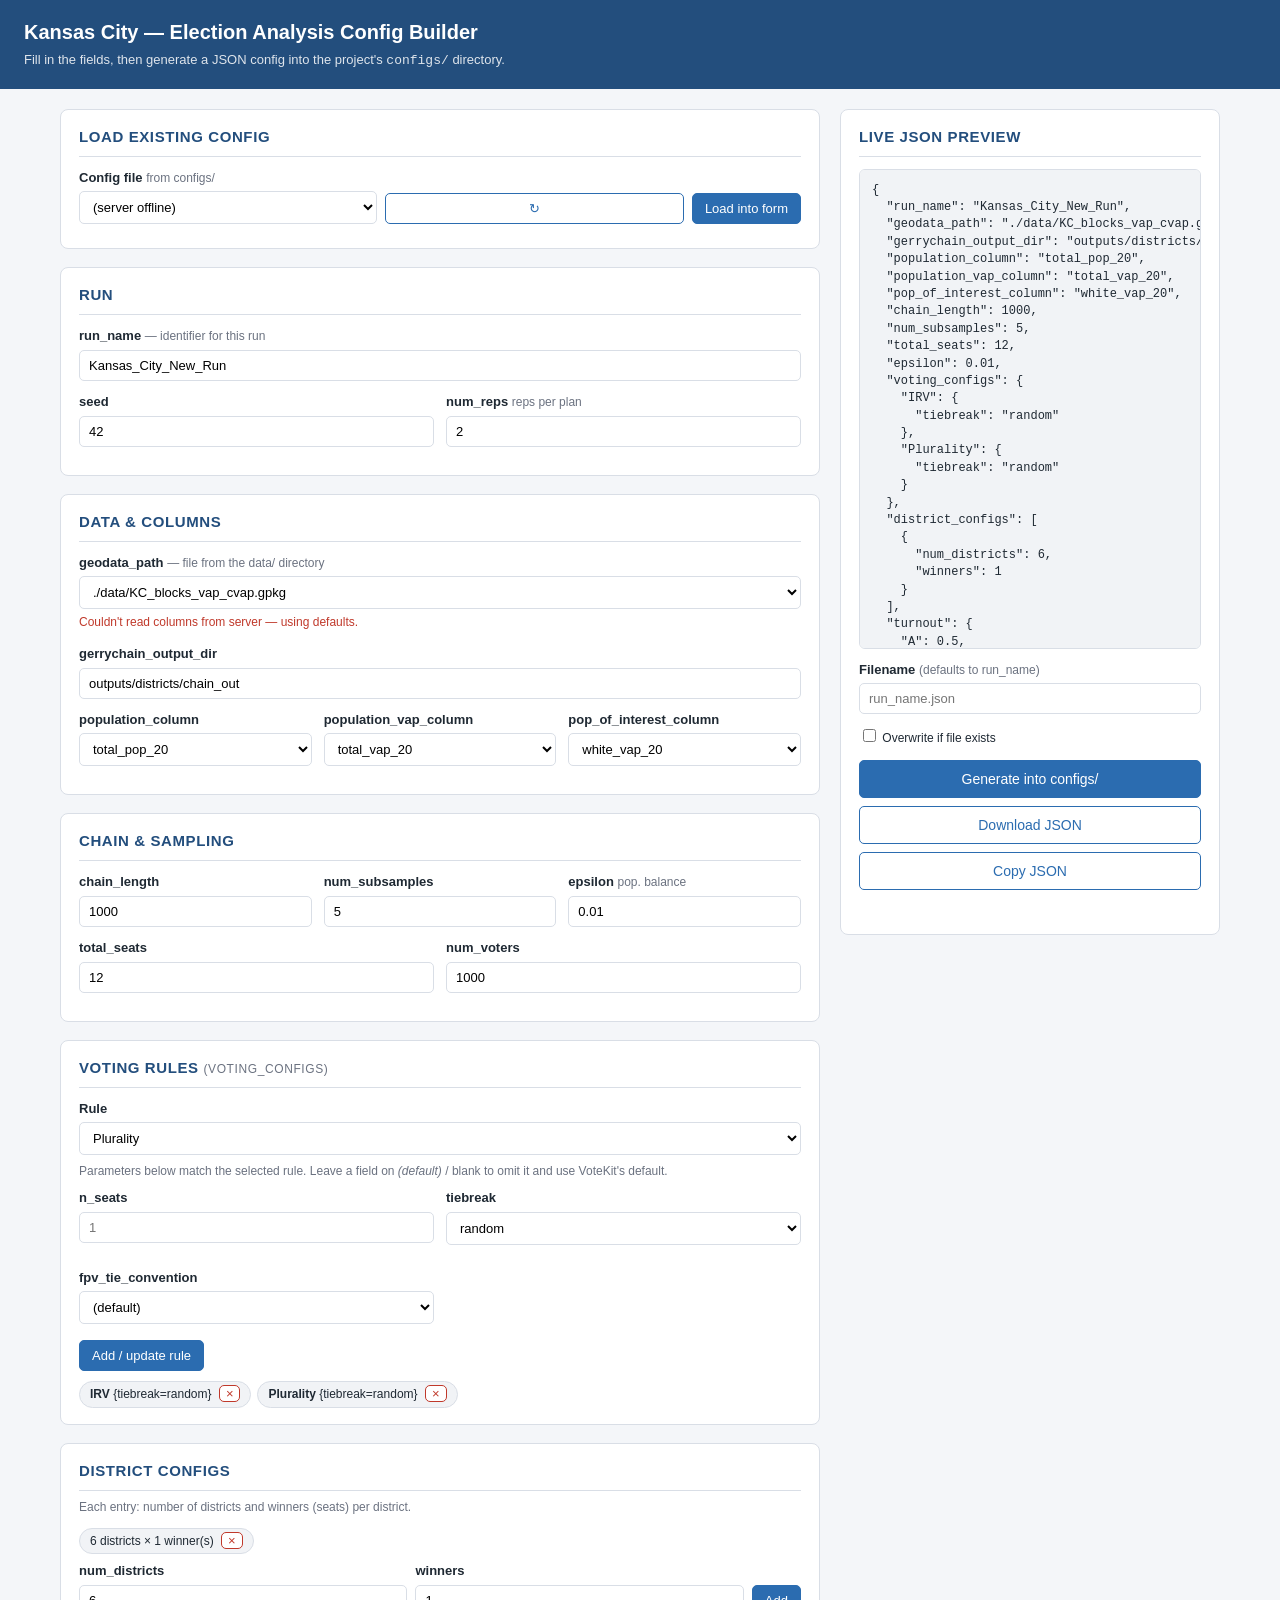
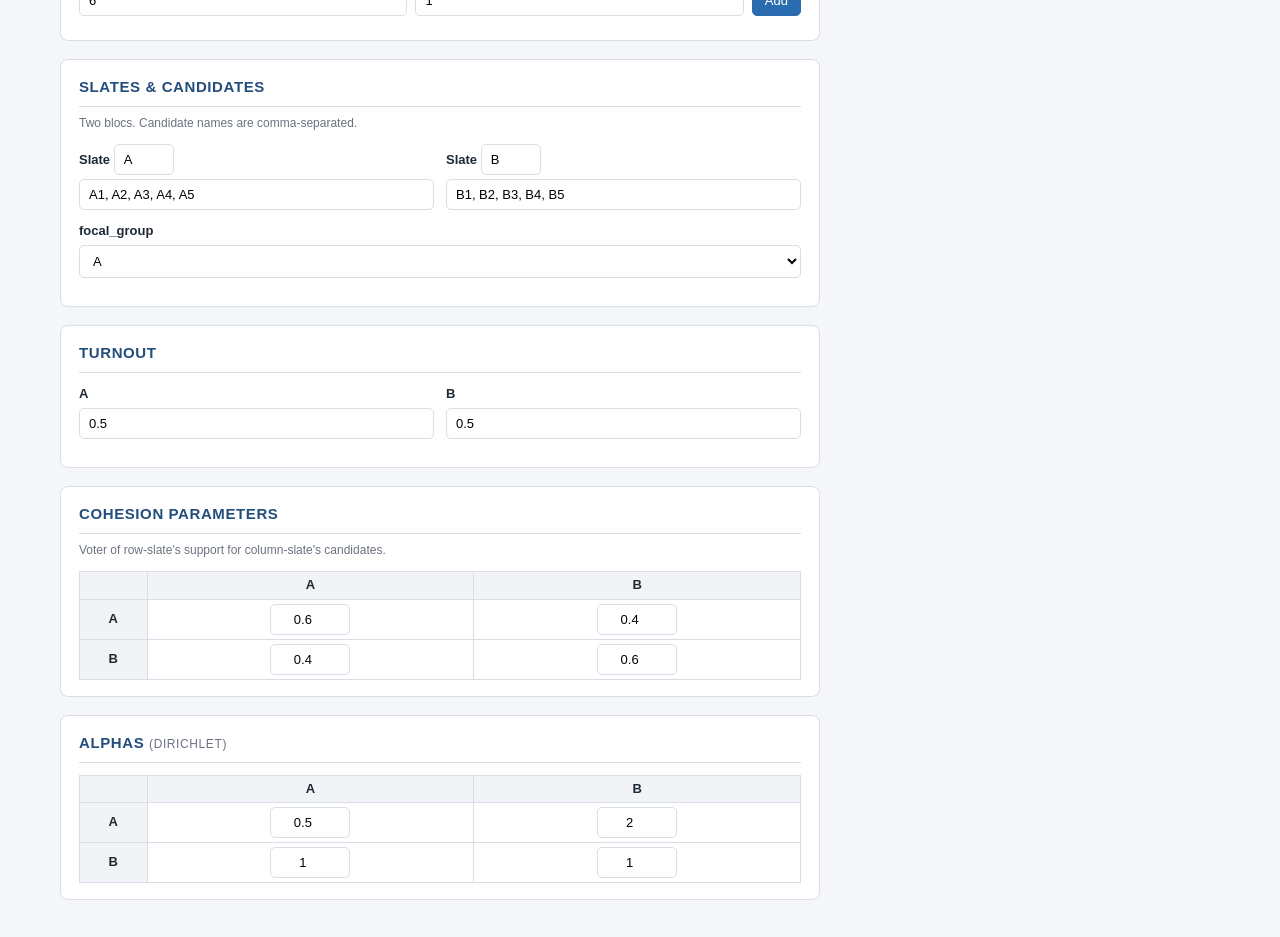
==== pipeline-config/index.html @ 6daa1db1 "Merge branch 'main' of github.com:mggg/Kansas-City-alternative-election-analysis" ====
<!DOCTYPE html>
<html lang="en">
<head>
<meta charset="UTF-8" />
<meta name="viewport" content="width=device-width, initial-scale=1.0" />
<title>KC Election Analysis — Config Builder</title>
<style>
  :root {
    --bg: #f4f6f9;
    --card: #ffffff;
    --border: #d9dee6;
    --accent: #2b6cb0;
    --accent-dark: #234e7d;
    --danger: #c0392b;
    --muted: #6b7280;
    --code: #f1f3f6;
  }
  * { box-sizing: border-box; }
  body {
    margin: 0;
    font-family: -apple-system, BlinkMacSystemFont, "Segoe UI", Roboto, Helvetica, Arial, sans-serif;
    background: var(--bg);
    color: #1f2933;
    line-height: 1.45;
  }
  header {
    background: var(--accent-dark);
    color: #fff;
    padding: 18px 24px;
  }
  header h1 { margin: 0; font-size: 20px; }
  header p { margin: 4px 0 0; font-size: 13px; opacity: 0.85; }
  .layout {
    display: grid;
    grid-template-columns: minmax(0, 1fr) 380px;
    gap: 20px;
    max-width: 1200px;
    margin: 20px auto;
    padding: 0 20px;
  }
  @media (max-width: 900px) { .layout { grid-template-columns: 1fr; } }
  .card {
    background: var(--card);
    border: 1px solid var(--border);
    border-radius: 8px;
    padding: 16px 18px;
    margin-bottom: 18px;
  }
  .card h2 {
    margin: 0 0 12px;
    font-size: 15px;
    text-transform: uppercase;
    letter-spacing: 0.04em;
    color: var(--accent-dark);
    border-bottom: 1px solid var(--border);
    padding-bottom: 8px;
  }
  label { display: block; font-size: 13px; font-weight: 600; margin-bottom: 4px; }
  .hint { font-weight: 400; color: var(--muted); font-size: 12px; }
  input[type="text"], input[type="number"], select {
    width: 100%;
    padding: 7px 9px;
    border: 1px solid var(--border);
    border-radius: 5px;
    font-size: 13px;
    background: #fff;
  }
  input:focus, select:focus { outline: 2px solid var(--accent); border-color: var(--accent); }
  .grid2 { display: grid; grid-template-columns: 1fr 1fr; gap: 12px; }
  .grid3 { display: grid; grid-template-columns: 1fr 1fr 1fr; gap: 12px; }
  .field { margin-bottom: 12px; }
  .row {
    display: grid;
    grid-template-columns: 1fr 1fr 1fr auto;
    gap: 8px;
    align-items: end;
    margin-bottom: 8px;
  }
  .row.two { grid-template-columns: 1fr 1fr auto; }
  button {
    font-size: 13px;
    padding: 7px 12px;
    border-radius: 5px;
    border: 1px solid var(--accent);
    background: var(--accent);
    color: #fff;
    cursor: pointer;
  }
  button.secondary { background: #fff; color: var(--accent); }
  button.ghost { background: #fff; color: var(--danger); border-color: var(--danger); padding: 6px 9px; }
  button:hover { filter: brightness(0.96); }
  .matrix { border-collapse: collapse; width: 100%; font-size: 13px; }
  .matrix th, .matrix td { border: 1px solid var(--border); padding: 4px; text-align: center; }
  .matrix th { background: var(--code); }
  .matrix input { width: 80px; text-align: center; }
  .sidebar { position: sticky; top: 20px; align-self: start; }
  pre {
    background: var(--code);
    border: 1px solid var(--border);
    border-radius: 6px;
    padding: 12px;
    font-size: 12px;
    max-height: 480px;
    overflow: auto;
    margin: 0;
  }
  .actions { display: flex; flex-direction: column; gap: 8px; margin-top: 12px; }
  .actions button { width: 100%; padding: 10px; font-size: 14px; }
  #status { font-size: 13px; margin-top: 10px; min-height: 18px; }
  #status.ok { color: #1a7f37; }
  #status.err { color: var(--danger); }
  .taglist { display: flex; flex-wrap: wrap; gap: 6px; margin-top: 6px; }
  .tag { background: var(--code); border: 1px solid var(--border); border-radius: 14px; padding: 3px 10px; font-size: 12px; }
  .addbtn { margin-top: 4px; }
  small.err { color: var(--danger); }
</style>
</head>
<body>
<header>
  <h1>Kansas City — Election Analysis Config Builder</h1>
  <p>Fill in the fields, then generate a JSON config into the project's <code>configs/</code> directory.</p>
</header>

<div class="layout">
  <!-- ============ FORM ============ -->
  <form id="configForm" autocomplete="off">

    <div class="card">
      <h2>Load Existing Config</h2>
      <div class="row two">
        <div>
          <label>Config file <span class="hint">from configs/</span></label>
          <select id="load_select"></select>
        </div>
        <button type="button" id="load_refresh" class="secondary" title="Refresh list">↻</button>
        <button type="button" id="load_btn">Load into form</button>
      </div>
      <small class="hint" id="load_note"></small>
    </div>

    <div class="card">
      <h2>Run</h2>
      <div class="field">
        <label>run_name <span class="hint">— identifier for this run</span></label>
        <input type="text" id="run_name" value="Kansas_City_New_Run" />
      </div>
      <div class="grid2">
        <div class="field">
          <label>seed</label>
          <input type="number" id="seed" value="42" />
        </div>
        <div class="field">
          <label>num_reps <span class="hint">reps per plan</span></label>
          <input type="number" id="num_reps" value="2" min="1" />
        </div>
      </div>
    </div>

    <div class="card">
      <h2>Data & Columns</h2>
      <div class="field">
        <label>geodata_path <span class="hint">— file from the data/ directory</span></label>
        <select id="geodata_path"></select>
        <small class="hint" id="geodata_note"></small>
      </div>
      <div class="field">
        <label>gerrychain_output_dir</label>
        <input type="text" id="gerrychain_output_dir" value="outputs/districts/chain_out" />
      </div>
      <div class="grid3">
        <div class="field">
          <label>population_column</label>
          <select id="population_column"></select>
        </div>
        <div class="field">
          <label>population_vap_column</label>
          <select id="population_vap_column"></select>
        </div>
        <div class="field">
          <label>pop_of_interest_column</label>
          <select id="pop_of_interest_column"></select>
        </div>
      </div>
    </div>

    <div class="card">
      <h2>Chain & Sampling</h2>
      <div class="grid3">
        <div class="field">
          <label>chain_length</label>
          <input type="number" id="chain_length" value="1000" min="1" />
        </div>
        <div class="field">
          <label>num_subsamples</label>
          <input type="number" id="num_subsamples" value="5" min="1" />
        </div>
        <div class="field">
          <label>epsilon <span class="hint">pop. balance</span></label>
          <input type="number" id="epsilon" value="0.01" step="0.001" />
        </div>
      </div>
      <div class="grid2">
        <div class="field">
          <label>total_seats</label>
          <input type="number" id="total_seats" value="12" min="1" />
        </div>
        <div class="field">
          <label>num_voters</label>
          <input type="number" id="num_voters" value="1000" min="1" />
        </div>
      </div>
    </div>

    <div class="card">
      <h2>Voting Rules <span class="hint">(voting_configs)</span></h2>
      <div class="field">
        <label>Rule</label>
        <select id="vc_rule"></select>
      </div>
      <p class="hint" style="margin:-4px 0 8px">
        Parameters below match the selected rule. Leave a field on
        <em>(default)</em> / blank to omit it and use VoteKit's default.
      </p>
      <div id="vc_params" class="grid2"></div>
      <button type="button" id="vc_add" class="addbtn">Add / update rule</button>
      <div id="vc_list" style="margin-top:10px"></div>
    </div>

    <div class="card">
      <h2>District Configs</h2>
      <p class="hint" style="margin-top:-4px">Each entry: number of districts and winners (seats) per district.</p>
      <div id="dc_list"></div>
      <div class="row two" style="margin-top:8px">
        <div>
          <label>num_districts</label>
          <input type="number" id="dc_num" value="6" min="1" />
        </div>
        <div>
          <label>winners</label>
          <input type="number" id="dc_win" value="1" min="1" />
        </div>
        <button type="button" id="dc_add">Add</button>
      </div>
    </div>

    <div class="card">
      <h2>Slates & Candidates</h2>
      <p class="hint" style="margin-top:-4px">Two blocs. Candidate names are comma-separated.</p>
      <div class="grid2" id="slateInputs">
        <div class="field">
          <label>Slate <input type="text" class="slateName" data-slate="A" value="A" style="width:60px;display:inline-block" /></label>
          <input type="text" class="slateCands" data-slate="A" value="A1, A2, A3, A4, A5" />
        </div>
        <div class="field">
          <label>Slate <input type="text" class="slateName" data-slate="B" value="B" style="width:60px;display:inline-block" /></label>
          <input type="text" class="slateCands" data-slate="B" value="B1, B2, B3, B4, B5" />
        </div>
      </div>
      <div class="field">
        <label>focal_group</label>
        <select id="focal_group"></select>
      </div>
    </div>

    <div class="card">
      <h2>Turnout</h2>
      <div class="grid2" id="turnoutInputs"></div>
    </div>

    <div class="card">
      <h2>Cohesion Parameters</h2>
      <p class="hint" style="margin-top:-4px">Voter of row-slate's support for column-slate's candidates.</p>
      <table class="matrix"><tbody id="cohesionMatrix"></tbody></table>
    </div>

    <div class="card">
      <h2>Alphas <span class="hint">(Dirichlet)</span></h2>
      <table class="matrix"><tbody id="alphaMatrix"></tbody></table>
    </div>

  </form>

  <!-- ============ SIDEBAR ============ -->
  <div class="sidebar">
    <div class="card">
      <h2>Live JSON Preview</h2>
      <pre id="preview">{}</pre>
      <div class="field" style="margin-top:12px">
        <label>Filename <span class="hint">(defaults to run_name)</span></label>
        <input type="text" id="filename" placeholder="run_name.json" />
      </div>
      <label style="font-weight:400;font-size:12px">
        <input type="checkbox" id="overwrite" /> Overwrite if file exists
      </label>
      <div class="actions">
        <button type="button" id="btnGenerate">Generate into configs/</button>
        <button type="button" class="secondary" id="btnDownload">Download JSON</button>
        <button type="button" class="secondary" id="btnCopy">Copy JSON</button>
      </div>
      <div id="status"></div>
    </div>
  </div>
</div>

<script>
// Per-rule parameter schema, transcribed from README.md "VoteKit Voting Rule
// Parameters". Each entry is an ordered list of param descriptors so the
// generated config preserves a sensible key order.
//   type: "number" | "select" | "bool"
//   opts: allowed values for a select (a blank "(default)" is added automatically)
//   min / ph: number-input constraints / placeholder
const TIE_CONV = ["high", "average", "low"];   // fpv_/scoring_tie_convention values
const P = {
  n_seats:      { key: "n_seats", type: "number", min: 1, ph: "1" },
  quota:        { key: "quota", type: "select", opts: ["droop", "hare"] },
  simultaneous: { key: "simultaneous", type: "bool" },
  fpv:          { key: "fpv_tie_convention", type: "select", opts: TIE_CONV },
  scoring:      { key: "scoring_tie_convention", type: "select", opts: TIE_CONV },
};
const tb = (...opts) => ({ key: "tiebreak", type: "select", opts });
const transfer = () => ({
  key: "transfer", type: "select",
  opts: ["fractional", "fractional_random", "cambridge_random", "random"],
});

const RULE_PARAMS = {
  // Ranking elections
  Plurality:         [P.n_seats, tb("random", "borda"), P.fpv],
  SNTV:              [P.n_seats, tb("random", "borda")],
  Borda:             [P.n_seats, tb("random", "first_place"), P.scoring],
  STV:               [P.n_seats, P.quota, P.simultaneous, tb("borda", "random")],
  FastSTV:           [P.n_seats, transfer(), P.quota, P.simultaneous, tb("borda", "random", "cambridge_random")],
  AlbanySTV:         [P.n_seats, transfer(), P.quota, P.simultaneous, tb("borda", "random", "cambridge_random")],
  IRV:               [P.quota, tb("random", "borda")],
  FastIRV:           [P.quota, tb("random", "borda")],
  SequentialRCV:     [P.n_seats, P.quota, P.simultaneous, tb("random", "borda")],
  FastSequentialRCV: [P.n_seats, P.quota, P.simultaneous, tb("random", "borda")],
  Alaska:            [{ key: "m_1", type: "number", min: 1, ph: "2" }, { key: "m_2", type: "number", min: 1, ph: "1" }, P.quota, P.simultaneous, tb("random", "borda"), P.fpv],
  TopTwo:            [tb("random", "borda"), P.fpv],
  CondoBorda:        [P.n_seats],
  DominatingSets:    [],
  PluralityVeto:     [P.n_seats, tb("first_place", "borda", "random", "lex"), P.scoring],
  SerialVeto:        [P.n_seats, tb("first_place", "borda", "random", "lex"), P.scoring],
  SimultaneousVeto:  [P.n_seats, { key: "candidate_weights", type: "select", opts: ["first_place", "uniform", "borda", "harmonic"] }, tb("first_place", "remaining_score", "veto_pressure", "lex"), P.scoring, { key: "return_all_tied_winners", type: "bool" }],
  RandomDictator:        [P.n_seats, P.fpv],
  BoostedRandomDictator: [P.n_seats, P.fpv],
  RankedPairs:       [P.n_seats, tb("lexicographic")],
  Schulze:           [P.n_seats, tb("lexicographic")],
  // Score elections
  GeneralRating:     [P.n_seats, { key: "per_candidate_limit", type: "number", min: 1, ph: "1" }, { key: "budget", type: "number", min: 1, ph: "total points/voter" }, tb("random")],
  Rating:            [P.n_seats, { key: "per_candidate_limit", type: "number", min: 1, ph: "1" }, tb("random")],
  Limited:           [P.n_seats, { key: "budget", type: "number", min: 1, ph: "≤ n_seats" }, tb("random")],
  Cumulative:        [P.n_seats, tb("random")],
  Approval:          [P.n_seats, tb("random")],
  BlockPlurality:    [P.n_seats, { key: "budget", type: "number", min: 1, ph: "→ n_seats" }, tb("random"), P.scoring],
  BlocPlurality:     [P.n_seats, { key: "budget", type: "number", min: 1, ph: "→ n_seats" }, tb("random")],
};
const VOTING_RULES = Object.keys(RULE_PARAMS);

// ---- state that isn't captured directly by DOM inputs ----
let votingConfigs = { IRV: { tiebreak: "random" }, Plurality: { tiebreak: "random" } };
let districtConfigs = [ { num_districts: 6, winners: 1 } ];

const $ = (id) => document.getElementById(id);

// ---- populate the rule dropdown ----
VOTING_RULES.forEach(r => {
  const o = document.createElement("option");
  o.value = r; o.textContent = r;
  $("vc_rule").appendChild(o);
});

// ---- render the parameter fields for the currently selected rule ----
function renderRuleParams() {
  const rule = $("vc_rule").value;
  const params = RULE_PARAMS[rule] || [];
  const wrap = $("vc_params");
  wrap.innerHTML = "";
  if (!params.length) {
    wrap.innerHTML = '<p class="hint">No additional parameters for this rule.</p>';
    return;
  }
  const existing = votingConfigs[rule] || {};   // preload values when editing
  params.forEach(p => {
    const field = document.createElement("div");
    field.className = "field";
    field.innerHTML = `<label>${p.key}</label>`;
    let el;
    if (p.type === "select" || p.type === "bool") {
      el = document.createElement("select");
      const opts = p.type === "bool" ? ["true", "false"] : p.opts;
      el.innerHTML = '<option value="">(default)</option>' +
        opts.map(o => `<option value="${o}">${o}</option>`).join("");
    } else {
      el = document.createElement("input");
      el.type = "number";
      if (p.min != null) el.min = p.min;
      if (p.ph) el.placeholder = p.ph;
    }
    el.dataset.param = p.key;
    el.dataset.type = p.type;
    if (existing[p.key] !== undefined) el.value = String(existing[p.key]);
    field.appendChild(el);
    wrap.appendChild(field);
  });
}
$("vc_rule").addEventListener("change", renderRuleParams);

// ---- slate helpers ----
function slateNames() {
  return Array.from(document.querySelectorAll(".slateName")).map(i => i.value.trim() || i.dataset.slate);
}
function slateToCandidates() {
  const out = {};
  document.querySelectorAll(".slateCands").forEach(inp => {
    const name = document.querySelector(`.slateName[data-slate="${inp.dataset.slate}"]`).value.trim() || inp.dataset.slate;
    out[name] = inp.value.split(",").map(s => s.trim()).filter(Boolean);
  });
  return out;
}

// ---- rebuild anything that depends on slate names ----
function rebuildSlateDependents() {
  const names = slateNames();
  const prevFocal = $("focal_group").value;

  // focal group dropdown
  $("focal_group").innerHTML = "";
  names.forEach(n => {
    const o = document.createElement("option"); o.value = n; o.textContent = n;
    $("focal_group").appendChild(o);
  });
  $("focal_group").value = names.includes(prevFocal) ? prevFocal : names[0];

  // turnout inputs
  const turnoutWrap = $("turnoutInputs");
  const prevTurnout = {};
  turnoutWrap.querySelectorAll("input").forEach(i => prevTurnout[i.dataset.name] = i.value);
  turnoutWrap.innerHTML = "";
  names.forEach(n => {
    const div = document.createElement("div");
    div.className = "field";
    div.innerHTML = `<label>${n}</label>`;
    const inp = document.createElement("input");
    inp.type = "number"; inp.step = "0.01"; inp.min = "0"; inp.max = "1";
    inp.dataset.name = n;
    inp.value = prevTurnout[n] ?? "0.5";
    inp.addEventListener("input", render);
    div.appendChild(inp);
    turnoutWrap.appendChild(div);
  });

  buildMatrix("cohesionMatrix", names, { defaultDiag: 0.6, defaultOff: 0.4 });
  buildMatrix("alphaMatrix", names, { raw: true });
  render();
}

// ---- generic square matrix (rows x cols over slate names) ----
function buildMatrix(tbodyId, names, opts) {
  const tbody = $(tbodyId);
  const prev = {};
  tbody.querySelectorAll("input").forEach(i => prev[i.dataset.key] = i.value);
  tbody.innerHTML = "";

  // header row
  const head = document.createElement("tr");
  head.innerHTML = "<th></th>" + names.map(n => `<th>${n}</th>`).join("");
  tbody.appendChild(head);

  const alphaDefaults = { "A|A": 0.5, "A|B": 2, "B|A": 1, "B|B": 1 };
  names.forEach(r => {
    const tr = document.createElement("tr");
    tr.innerHTML = `<th>${r}</th>`;
    names.forEach(c => {
      const key = `${r}|${c}`;
      let def;
      if (opts.raw) def = alphaDefaults[key] ?? 1;
      else def = (r === c) ? opts.defaultDiag : opts.defaultOff;
      const td = document.createElement("td");
      const inp = document.createElement("input");
      inp.type = "number"; inp.step = "0.01"; inp.dataset.key = key; inp.dataset.matrix = tbodyId;
      inp.value = prev[key] ?? def;
      inp.addEventListener("input", render);
      td.appendChild(inp);
      tr.appendChild(td);
    });
    tbody.appendChild(tr);
  });
}

function readMatrix(tbodyId, names) {
  const out = {};
  names.forEach(r => { out[r] = {}; });
  document.querySelectorAll(`input[data-matrix="${tbodyId}"]`).forEach(inp => {
    const [r, c] = inp.dataset.key.split("|");
    if (out[r]) out[r][c] = Number(inp.value);
  });
  return out;
}

// ---- voting rules list ----
function renderVotingList() {
  const wrap = $("vc_list");
  wrap.innerHTML = "";
  const entries = Object.entries(votingConfigs);
  if (!entries.length) { wrap.innerHTML = '<small class="err">Add at least one voting rule.</small>'; return; }
  const div = document.createElement("div");
  div.className = "taglist";
  entries.forEach(([rule, cfg]) => {
    const parts = Object.entries(cfg).map(([k, v]) => `${k}=${v}`).join(", ");
    const span = document.createElement("span");
    span.className = "tag";
    const name = document.createElement("strong");
    name.textContent = rule;
    name.style.cursor = "pointer";
    name.title = "Click to load into the editor above";
    name.onclick = () => { $("vc_rule").value = rule; renderRuleParams(); };
    span.appendChild(name);
    span.appendChild(document.createTextNode(` {${parts}} `));
    const x = document.createElement("button");
    x.type = "button"; x.className = "ghost"; x.textContent = "×";
    x.style.padding = "0 6px"; x.style.marginLeft = "4px";
    x.onclick = () => { delete votingConfigs[rule]; renderVotingList(); render(); };
    span.appendChild(x);
    div.appendChild(span);
  });
  wrap.appendChild(div);
}

$("vc_add").onclick = () => {
  const rule = $("vc_rule").value;
  const cfg = {};
  // Collect fields in schema order; omit any left blank / on "(default)".
  document.querySelectorAll("#vc_params [data-param]").forEach(el => {
    const v = el.value;
    if (v === "") return;
    if (el.dataset.type === "number") cfg[el.dataset.param] = Number(v);
    else if (el.dataset.type === "bool") cfg[el.dataset.param] = (v === "true");
    else cfg[el.dataset.param] = v;
  });
  votingConfigs[rule] = cfg;
  renderVotingList(); render();
};

// ---- district configs list ----
function renderDistrictList() {
  const wrap = $("dc_list");
  wrap.innerHTML = "";
  if (!districtConfigs.length) { wrap.innerHTML = '<small class="err">Add at least one district config.</small>'; return; }
  const div = document.createElement("div");
  div.className = "taglist";
  districtConfigs.forEach((dc, idx) => {
    const span = document.createElement("span");
    span.className = "tag";
    span.innerHTML = `${dc.num_districts} districts × ${dc.winners} winner(s) `;
    const x = document.createElement("button");
    x.type = "button"; x.className = "ghost"; x.textContent = "×";
    x.style.padding = "0 6px"; x.style.marginLeft = "4px";
    x.onclick = () => { districtConfigs.splice(idx, 1); renderDistrictList(); render(); };
    span.appendChild(x);
    div.appendChild(span);
  });
  wrap.appendChild(div);
}

$("dc_add").onclick = () => {
  districtConfigs.push({
    num_districts: Number($("dc_num").value),
    winners: Number($("dc_win").value),
  });
  renderDistrictList(); render();
};

// ---- assemble config object (key order mirrors existing files) ----
function buildConfig() {
  const names = slateNames();
  return {
    run_name: $("run_name").value,
    geodata_path: $("geodata_path").value,
    gerrychain_output_dir: $("gerrychain_output_dir").value,
    population_column: $("population_column").value,
    population_vap_column: $("population_vap_column").value,
    pop_of_interest_column: $("pop_of_interest_column").value,
    chain_length: Number($("chain_length").value),
    num_subsamples: Number($("num_subsamples").value),
    total_seats: Number($("total_seats").value),
    epsilon: Number($("epsilon").value),
    voting_configs: votingConfigs,
    district_configs: districtConfigs,
    turnout: Object.fromEntries(
      Array.from($("turnoutInputs").querySelectorAll("input"))
        .map(i => [i.dataset.name, Number(i.value)])
    ),
    num_voters: Number($("num_voters").value),
    slate_to_candidates: slateToCandidates(),
    focal_group: $("focal_group").value,
    cohesion_parameters: readMatrix("cohesionMatrix", names),
    alphas: readMatrix("alphaMatrix", names),
    num_reps: Number($("num_reps").value),
    seed: Number($("seed").value),
  };
}

function render() {
  $("preview").textContent = JSON.stringify(buildConfig(), null, 2);
}

// ---- wire up global listeners ----
document.querySelectorAll("#configForm input, #configForm select").forEach(el => {
  el.addEventListener("input", () => {
    if (el.classList.contains("slateName")) rebuildSlateDependents();
    else if (el.classList.contains("slateCands")) render();
    else render();
  });
});

function setStatus(msg, ok) {
  const s = $("status");
  s.textContent = msg;
  s.className = ok ? "ok" : "err";
}

// ---- generate into configs/ (POST to local server) ----
$("btnGenerate").onclick = async () => {
  const config = buildConfig();
  const filename = ($("filename").value.trim() || config.run_name);
  setStatus("Saving…", true);
  try {
    const res = await fetch("/api/save-config", {
      method: "POST",
      headers: { "Content-Type": "application/json" },
      body: JSON.stringify({ config, filename, overwrite: $("overwrite").checked }),
    });
    const data = await res.json();
    if (res.ok && data.ok) {
      setStatus(`Saved to ${data.path}`, true);
    } else if (res.status === 409) {
      setStatus(`${data.error} Tick "Overwrite" to replace it.`, false);
    } else {
      setStatus(data.error || "Failed to save.", false);
    }
  } catch (e) {
    setStatus("Could not reach the local server. Start it with: python pipeline-config/server.py", false);
  }
};

// ---- download fallback (works even when opened as a plain file) ----
$("btnDownload").onclick = () => {
  const config = buildConfig();
  const name = ($("filename").value.trim() || config.run_name || "config").replace(/\.json$/i, "");
  const blob = new Blob([JSON.stringify(config, null, 2) + "\n"], { type: "application/json" });
  const a = document.createElement("a");
  a.href = URL.createObjectURL(blob);
  a.download = `${name}.json`;
  a.click();
  URL.revokeObjectURL(a.href);
  setStatus(`Downloaded ${name}.json — move it into configs/`, true);
};

$("btnCopy").onclick = async () => {
  await navigator.clipboard.writeText($("preview").textContent);
  setStatus("JSON copied to clipboard.", true);
};

// ---- geodata file + column dropdowns (populated from the server) ----
const DEFAULT_GEODATA = "./data/KC_blocks_vap_cvap.gpkg";
const DEFAULT_COLS = {
  population_column: "total_pop_20",
  population_vap_column: "total_vap_20",
  pop_of_interest_column: "white_vap_20",
};
const COL_SELECTS = ["population_column", "population_vap_column", "pop_of_interest_column"];

// Fill a <select> with values, keeping `desired` selected if it's available,
// otherwise falling back to the first option.
function fillSelect(sel, values, desired) {
  sel.innerHTML = values.map(v => `<option value="${v}">${v}</option>`).join("");
  if (desired && values.includes(desired)) sel.value = desired;
}

async function loadColumns() {
  const path = $("geodata_path").value;
  const note = $("geodata_note");
  try {
    const res = await fetch(`/api/geodata-columns?path=${encodeURIComponent(path)}`);
    const data = await res.json();
    if (!data.ok) throw new Error(data.error || "Failed to read columns.");
    COL_SELECTS.forEach(id => {
      const desired = $(id).value || DEFAULT_COLS[id];   // preserve current pick across file switches
      fillSelect($(id), data.columns, desired);
    });
    note.textContent = `${data.columns.length} columns from ${path.split("/").pop()}.`;
    note.style.color = "";
  } catch (e) {
    // Offline / unreadable: keep the form usable with the known default names.
    COL_SELECTS.forEach(id => {
      const cur = $(id).value || DEFAULT_COLS[id];
      fillSelect($(id), [cur], cur);
    });
    note.textContent = "Couldn't read columns from server — using defaults.";
    note.style.color = "var(--danger)";
  }
  render();
}

async function loadGeodataFiles() {
  try {
    const res = await fetch("/api/geodata-files");
    const data = await res.json();
    const files = (data.files && data.files.length) ? data.files : [DEFAULT_GEODATA];
    fillSelect($("geodata_path"), files, DEFAULT_GEODATA);
  } catch (e) {
    fillSelect($("geodata_path"), [DEFAULT_GEODATA], DEFAULT_GEODATA);
    $("geodata_note").textContent = "Server offline — start it to browse data/ files.";
    $("geodata_note").style.color = "var(--danger)";
  }
  await loadColumns();
}
$("geodata_path").addEventListener("change", loadColumns);

// ---- load an existing config and prepopulate every field ----

// Select `value` in a <select>, adding the option first if it isn't present
// (so a config's file/column still shows even if it isn't currently listed).
function setSelectValue(sel, value) {
  const v = String(value);
  if (!Array.from(sel.options).some(o => o.value === v)) {
    const o = document.createElement("option");
    o.value = v; o.textContent = v;
    sel.appendChild(o);
  }
  sel.value = v;
}

function applyMatrix(tbodyId, matrix) {
  if (!matrix) return;
  document.querySelectorAll(`input[data-matrix="${tbodyId}"]`).forEach(inp => {
    const [r, c] = inp.dataset.key.split("|");
    if (matrix[r] && matrix[r][c] !== undefined) inp.value = matrix[r][c];
  });
}

async function applyConfig(cfg) {
  const setVal = (id, v) => { if (v !== undefined && v !== null) $(id).value = v; };

  // plain scalar fields
  ["run_name", "seed", "num_reps", "gerrychain_output_dir", "chain_length",
   "num_subsamples", "epsilon", "total_seats", "num_voters"].forEach(k => setVal(k, cfg[k]));

  // voting rules + district configs (deep-copied so edits don't mutate the load)
  if (cfg.voting_configs) {
    votingConfigs = JSON.parse(JSON.stringify(cfg.voting_configs));
    renderVotingList();
    renderRuleParams();
  }
  if (Array.isArray(cfg.district_configs)) {
    districtConfigs = JSON.parse(JSON.stringify(cfg.district_configs));
    renderDistrictList();
  }

  // slates: map the config's slate keys onto the two slate rows, then rebuild
  // the slate-dependent widgets (focal group, turnout, matrices) before filling.
  if (cfg.slate_to_candidates) {
    const slates = Object.keys(cfg.slate_to_candidates);
    const nameInputs = Array.from(document.querySelectorAll(".slateName"));
    nameInputs.forEach((inp, i) => {
      if (slates[i] === undefined) return;
      inp.value = slates[i];
      const cand = document.querySelector(`.slateCands[data-slate="${inp.dataset.slate}"]`);
      if (cand) cand.value = cfg.slate_to_candidates[slates[i]].join(", ");
    });
    if (slates.length > nameInputs.length) {
      $("load_note").textContent =
        `Note: this form supports ${nameInputs.length} slates; extra slates in the file were ignored.`;
    }
    rebuildSlateDependents();
  }

  if (cfg.focal_group) setSelectValue($("focal_group"), cfg.focal_group);
  if (cfg.turnout) {
    document.querySelectorAll("#turnoutInputs input").forEach(inp => {
      if (cfg.turnout[inp.dataset.name] !== undefined) inp.value = cfg.turnout[inp.dataset.name];
    });
  }
  applyMatrix("cohesionMatrix", cfg.cohesion_parameters);
  applyMatrix("alphaMatrix", cfg.alphas);

  // geodata + columns last: pick the file, await its columns, then set columns
  if (cfg.geodata_path) {
    setSelectValue($("geodata_path"), cfg.geodata_path);
    await loadColumns();
  }
  COL_SELECTS.forEach(id => { if (cfg[id] !== undefined) setSelectValue($(id), cfg[id]); });

  render();
}

async function loadConfigList() {
  try {
    const res = await fetch("/api/configs");
    const data = await res.json();
    const names = data.configs || [];
    $("load_select").innerHTML = names.length
      ? names.map(n => `<option value="${n}">${n}</option>`).join("")
      : '<option value="">(no config files found)</option>';
  } catch (e) {
    $("load_select").innerHTML = '<option value="">(server offline)</option>';
  }
}

$("load_refresh").onclick = loadConfigList;
$("load_btn").onclick = async () => {
  const name = $("load_select").value;
  const note = $("load_note");
  if (!name) { note.textContent = "No config selected."; note.style.color = "var(--danger)"; return; }
  note.style.color = ""; note.textContent = "Loading…";
  try {
    const res = await fetch(`/api/config?name=${encodeURIComponent(name)}`);
    const data = await res.json();
    if (!data.ok) throw new Error(data.error || "Failed to load.");
    await applyConfig(data.config);
    // suggest saving back to the same filename
    $("filename").value = name.replace(/\.json$/i, "");
    if (!note.textContent.startsWith("Note:")) {
      note.textContent = `Loaded ${name}.`;
      note.style.color = "";
    }
  } catch (e) {
    note.textContent = e.message || "Could not load config.";
    note.style.color = "var(--danger)";
  }
};

// ---- init ----
rebuildSlateDependents();
renderRuleParams();
renderVotingList();
renderDistrictList();
loadGeodataFiles();   // async: populates geodata + column selects, then re-renders
loadConfigList();     // async: populates the "Load Existing Config" dropdown
render();
</script>
</body>
</html>
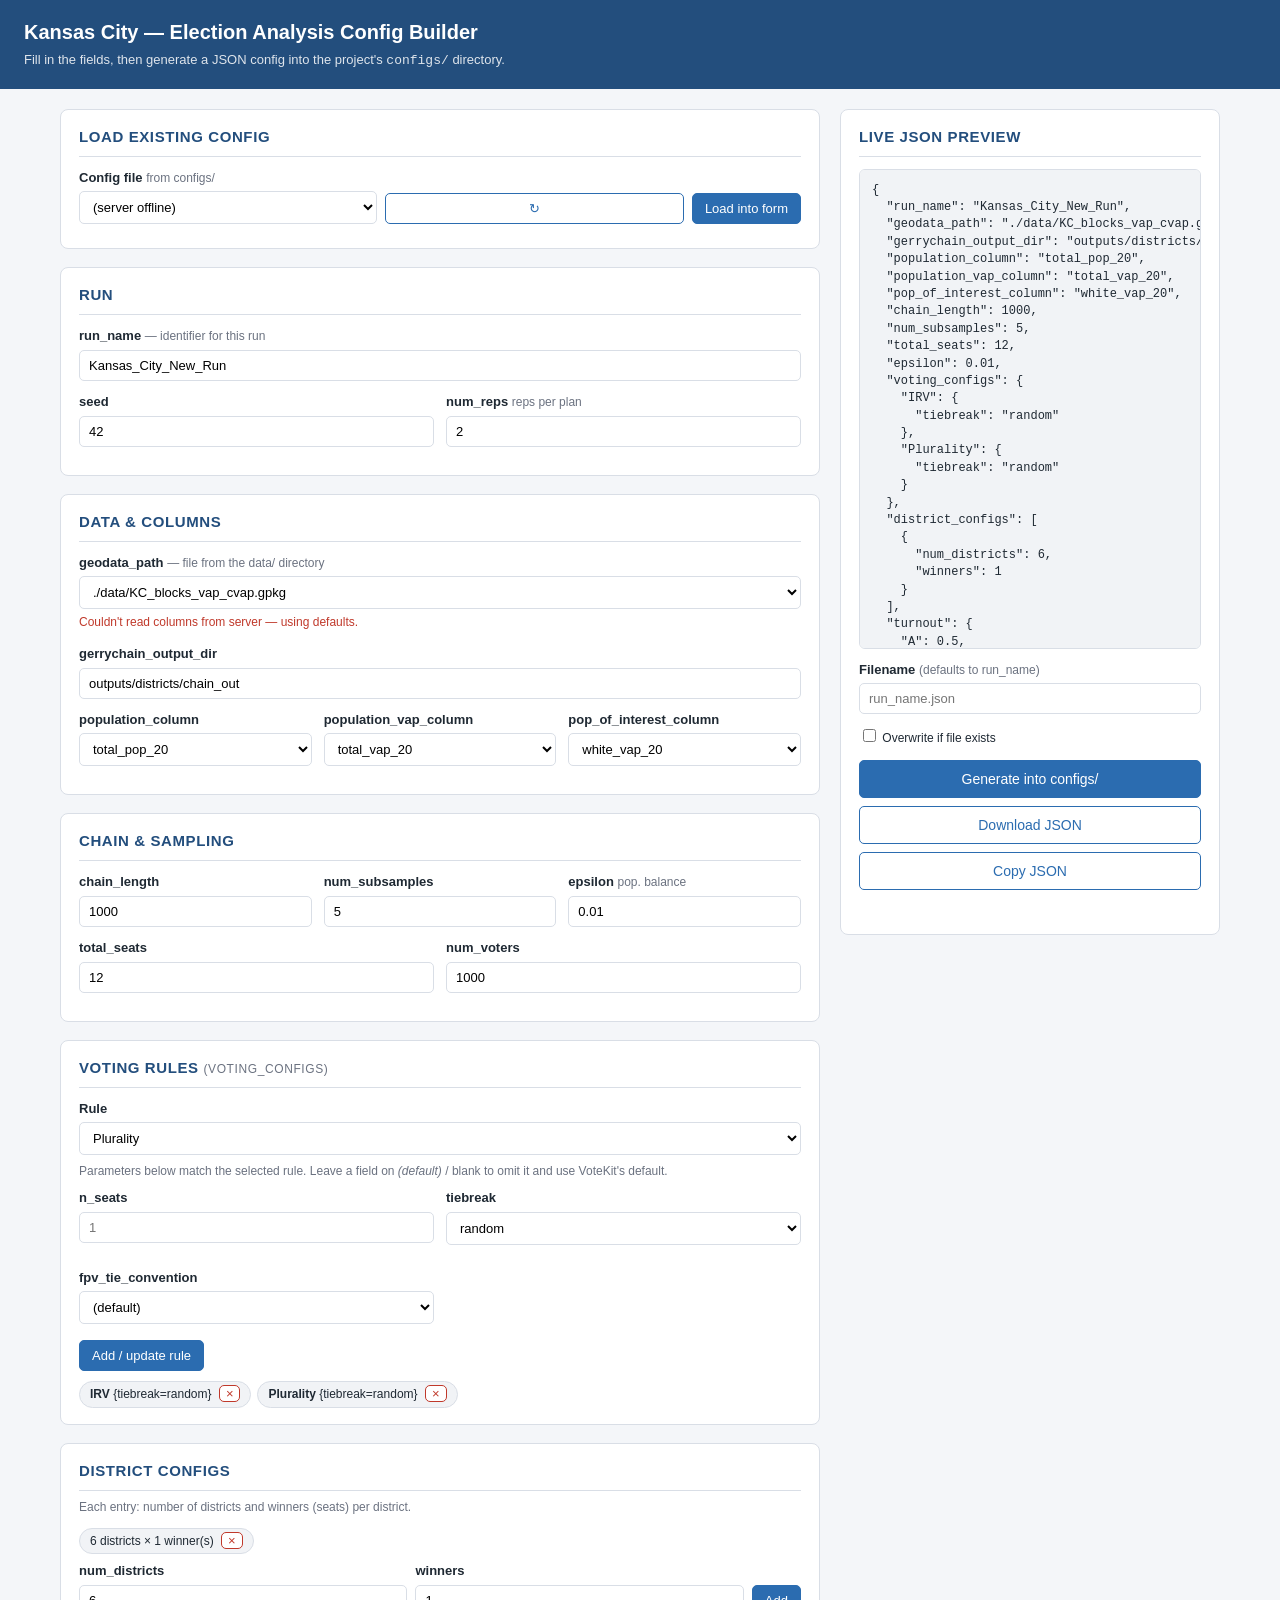
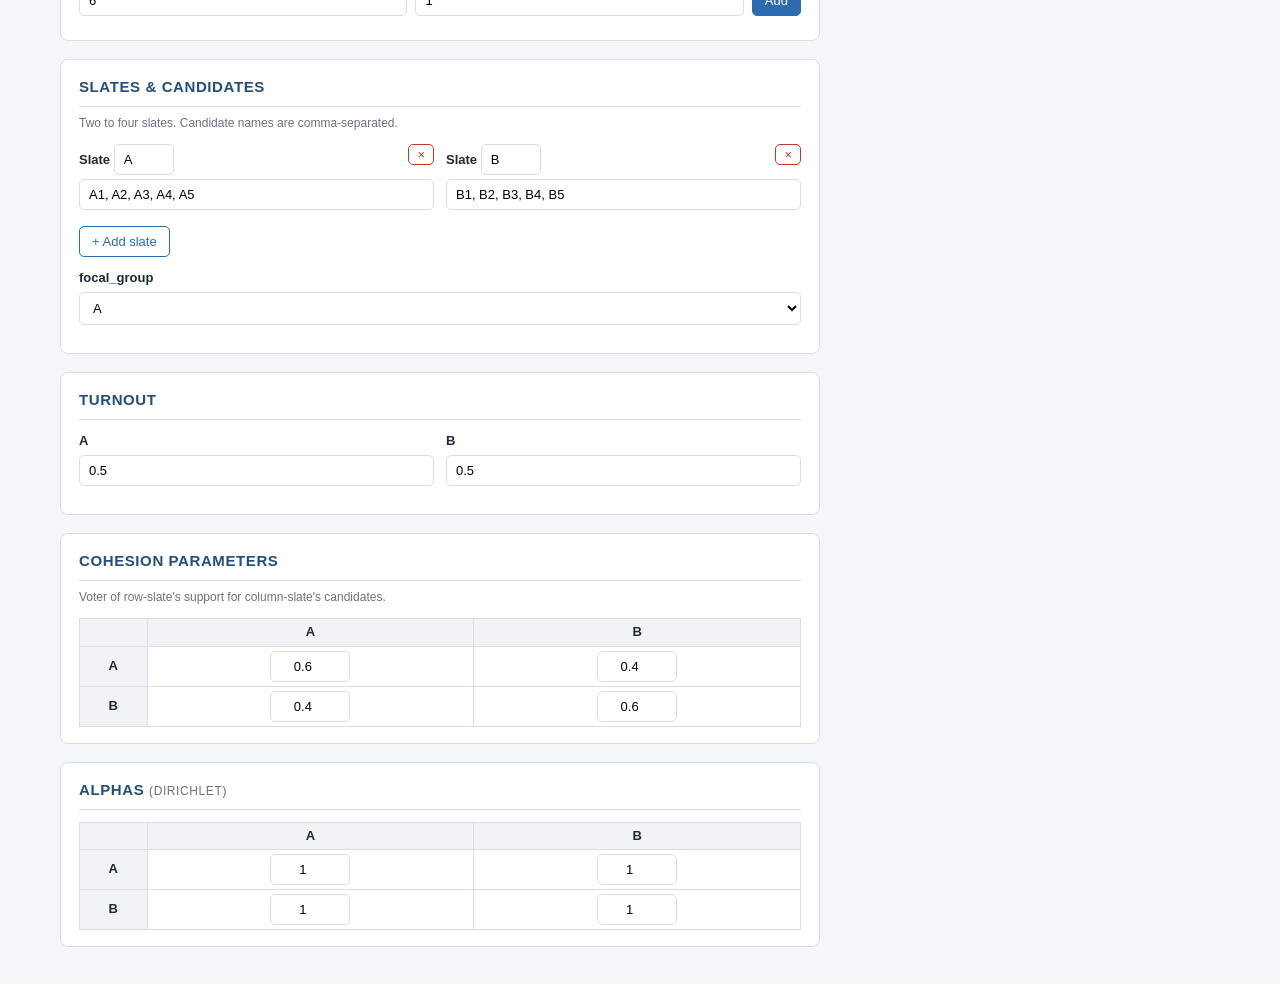
==== commit 9bb59a8e: "Reworking the pipeline to function with > 2 voting blocs - changing configs to match" ====
--- a/pipeline-config/index.html
+++ b/pipeline-config/index.html
@@ -3,7 +3,7 @@
 <head>
 <meta charset="UTF-8" />
 <meta name="viewport" content="width=device-width, initial-scale=1.0" />
-<title>KC Election Analysis — Config Builder</title>
+<title>Election Analysis — Config Builder</title>
 <style>
   :root {
     --bg: #f4f6f9;
@@ -245,18 +245,10 @@
 
     <div class="card">
       <h2>Slates & Candidates</h2>
-      <p class="hint" style="margin-top:-4px">Two blocs. Candidate names are comma-separated.</p>
-      <div class="grid2" id="slateInputs">
-        <div class="field">
-          <label>Slate <input type="text" class="slateName" data-slate="A" value="A" style="width:60px;display:inline-block" /></label>
-          <input type="text" class="slateCands" data-slate="A" value="A1, A2, A3, A4, A5" />
-        </div>
-        <div class="field">
-          <label>Slate <input type="text" class="slateName" data-slate="B" value="B" style="width:60px;display:inline-block" /></label>
-          <input type="text" class="slateCands" data-slate="B" value="B1, B2, B3, B4, B5" />
-        </div>
-      </div>
-      <div class="field">
+      <p class="hint" style="margin-top:-4px">Two to four slates. Candidate names are comma-separated.</p>
+      <div class="grid2" id="slateInputs"></div>
+      <button type="button" id="slate_add" class="addbtn secondary">+ Add slate</button>
+      <div class="field" style="margin-top:12px">
         <label>focal_group</label>
         <select id="focal_group"></select>
       </div>
@@ -419,6 +411,67 @@
   return out;
 }
 
+// ---- dynamic slate rows (2–4 slates) ----
+const MIN_SLATES = 2, MAX_SLATES = 4;
+let slateSeq = 0;   // stable per-row id, independent of the (editable) slate name
+
+function slateRows() { return Array.from(document.querySelectorAll("#slateInputs .field")); }
+
+function updateSlateControls() {
+  const n = slateRows().length;
+  $("slate_add").disabled = n >= MAX_SLATES;
+  document.querySelectorAll("#slateInputs .slateRemove").forEach(b => { b.disabled = n <= MIN_SLATES; });
+}
+
+function makeSlateRow(name, cands) {
+  const id = "s" + (slateSeq++);
+  const div = document.createElement("div");
+  div.className = "field";
+
+  const label = document.createElement("label");
+  label.appendChild(document.createTextNode("Slate "));
+  const nameInp = document.createElement("input");
+  nameInp.type = "text"; nameInp.className = "slateName"; nameInp.dataset.slate = id;
+  nameInp.value = name; nameInp.style.cssText = "width:60px;display:inline-block";
+  const rm = document.createElement("button");
+  rm.type = "button"; rm.className = "ghost slateRemove"; rm.textContent = "×";
+  rm.title = "Remove slate"; rm.style.cssText = "float:right;padding:2px 8px";
+  rm.onclick = () => removeSlate(div);
+  label.appendChild(nameInp);
+  label.appendChild(rm);
+
+  const candInp = document.createElement("input");
+  candInp.type = "text"; candInp.className = "slateCands"; candInp.dataset.slate = id;
+  candInp.value = cands;
+
+  nameInp.addEventListener("input", rebuildSlateDependents);
+  candInp.addEventListener("input", render);
+  div.appendChild(label);
+  div.appendChild(candInp);
+  return div;
+}
+
+function addSlate(name, cands) {
+  if (slateRows().length >= MAX_SLATES) return;
+  if (name === undefined) {
+    const used = new Set(slateNames());
+    const label = ["A", "B", "C", "D"].find(l => !used.has(l)) || ("S" + (slateSeq + 1));
+    name = label; cands = `${label}1, ${label}2, ${label}3`;
+  }
+  $("slateInputs").appendChild(makeSlateRow(name, cands));
+  updateSlateControls();
+  rebuildSlateDependents();
+}
+
+function removeSlate(field) {
+  if (slateRows().length <= MIN_SLATES) return;
+  field.remove();
+  updateSlateControls();
+  rebuildSlateDependents();
+}
+
+$("slate_add").onclick = () => addSlate();
+
 // ---- rebuild anything that depends on slate names ----
 function rebuildSlateDependents() {
   const names = slateNames();
@@ -450,7 +503,7 @@
     turnoutWrap.appendChild(div);
   });
 
-  buildMatrix("cohesionMatrix", names, { defaultDiag: 0.6, defaultOff: 0.4 });
+  buildMatrix("cohesionMatrix", names, { defaultDiag: 0.6 });
   buildMatrix("alphaMatrix", names, { raw: true });
   render();
 }
@@ -467,15 +520,18 @@
   head.innerHTML = "<th></th>" + names.map(n => `<th>${n}</th>`).join("");
   tbody.appendChild(head);
 
-  const alphaDefaults = { "A|A": 0.5, "A|B": 2, "B|A": 1, "B|B": 1 };
+  // Cohesion off-diagonals split the remainder so each row sums to 1 for any
+  // slate count (N=2 → 0.4, matching the previous 0.6/0.4 default). Alphas
+  // default to a uniform 1.
+  const cohesionOff = +((1 - opts.defaultDiag) / (names.length - 1 || 1)).toFixed(4);
   names.forEach(r => {
     const tr = document.createElement("tr");
     tr.innerHTML = `<th>${r}</th>`;
     names.forEach(c => {
       const key = `${r}|${c}`;
       let def;
-      if (opts.raw) def = alphaDefaults[key] ?? 1;
-      else def = (r === c) ? opts.defaultDiag : opts.defaultOff;
+      if (opts.raw) def = 1;
+      else def = (r === c) ? opts.defaultDiag : cohesionOff;
       const td = document.createElement("td");
       const inp = document.createElement("input");
       inp.type = "number"; inp.step = "0.01"; inp.dataset.key = key; inp.dataset.matrix = tbodyId;
@@ -758,20 +814,18 @@
     renderDistrictList();
   }
 
-  // slates: map the config's slate keys onto the two slate rows, then rebuild
-  // the slate-dependent widgets (focal group, turnout, matrices) before filling.
+  // slates: rebuild one row per slate in the file (capped at MAX_SLATES), then
+  // rebuild the slate-dependent widgets (focal group, turnout, matrices).
   if (cfg.slate_to_candidates) {
     const slates = Object.keys(cfg.slate_to_candidates);
-    const nameInputs = Array.from(document.querySelectorAll(".slateName"));
-    nameInputs.forEach((inp, i) => {
-      if (slates[i] === undefined) return;
-      inp.value = slates[i];
-      const cand = document.querySelector(`.slateCands[data-slate="${inp.dataset.slate}"]`);
-      if (cand) cand.value = cfg.slate_to_candidates[slates[i]].join(", ");
+    $("slateInputs").innerHTML = "";
+    slates.slice(0, MAX_SLATES).forEach(s => {
+      $("slateInputs").appendChild(makeSlateRow(s, cfg.slate_to_candidates[s].join(", ")));
     });
-    if (slates.length > nameInputs.length) {
+    updateSlateControls();
+    if (slates.length > MAX_SLATES) {
       $("load_note").textContent =
-        `Note: this form supports ${nameInputs.length} slates; extra slates in the file were ignored.`;
+        `Note: this form supports ${MAX_SLATES} slates; extra slates in the file were ignored.`;
     }
     rebuildSlateDependents();
   }
@@ -832,7 +886,8 @@
 };
 
 // ---- init ----
-rebuildSlateDependents();
+addSlate("A", "A1, A2, A3, A4, A5");   // each addSlate() rebuilds slate-dependents
+addSlate("B", "B1, B2, B3, B4, B5");
 renderRuleParams();
 renderVotingList();
 renderDistrictList();
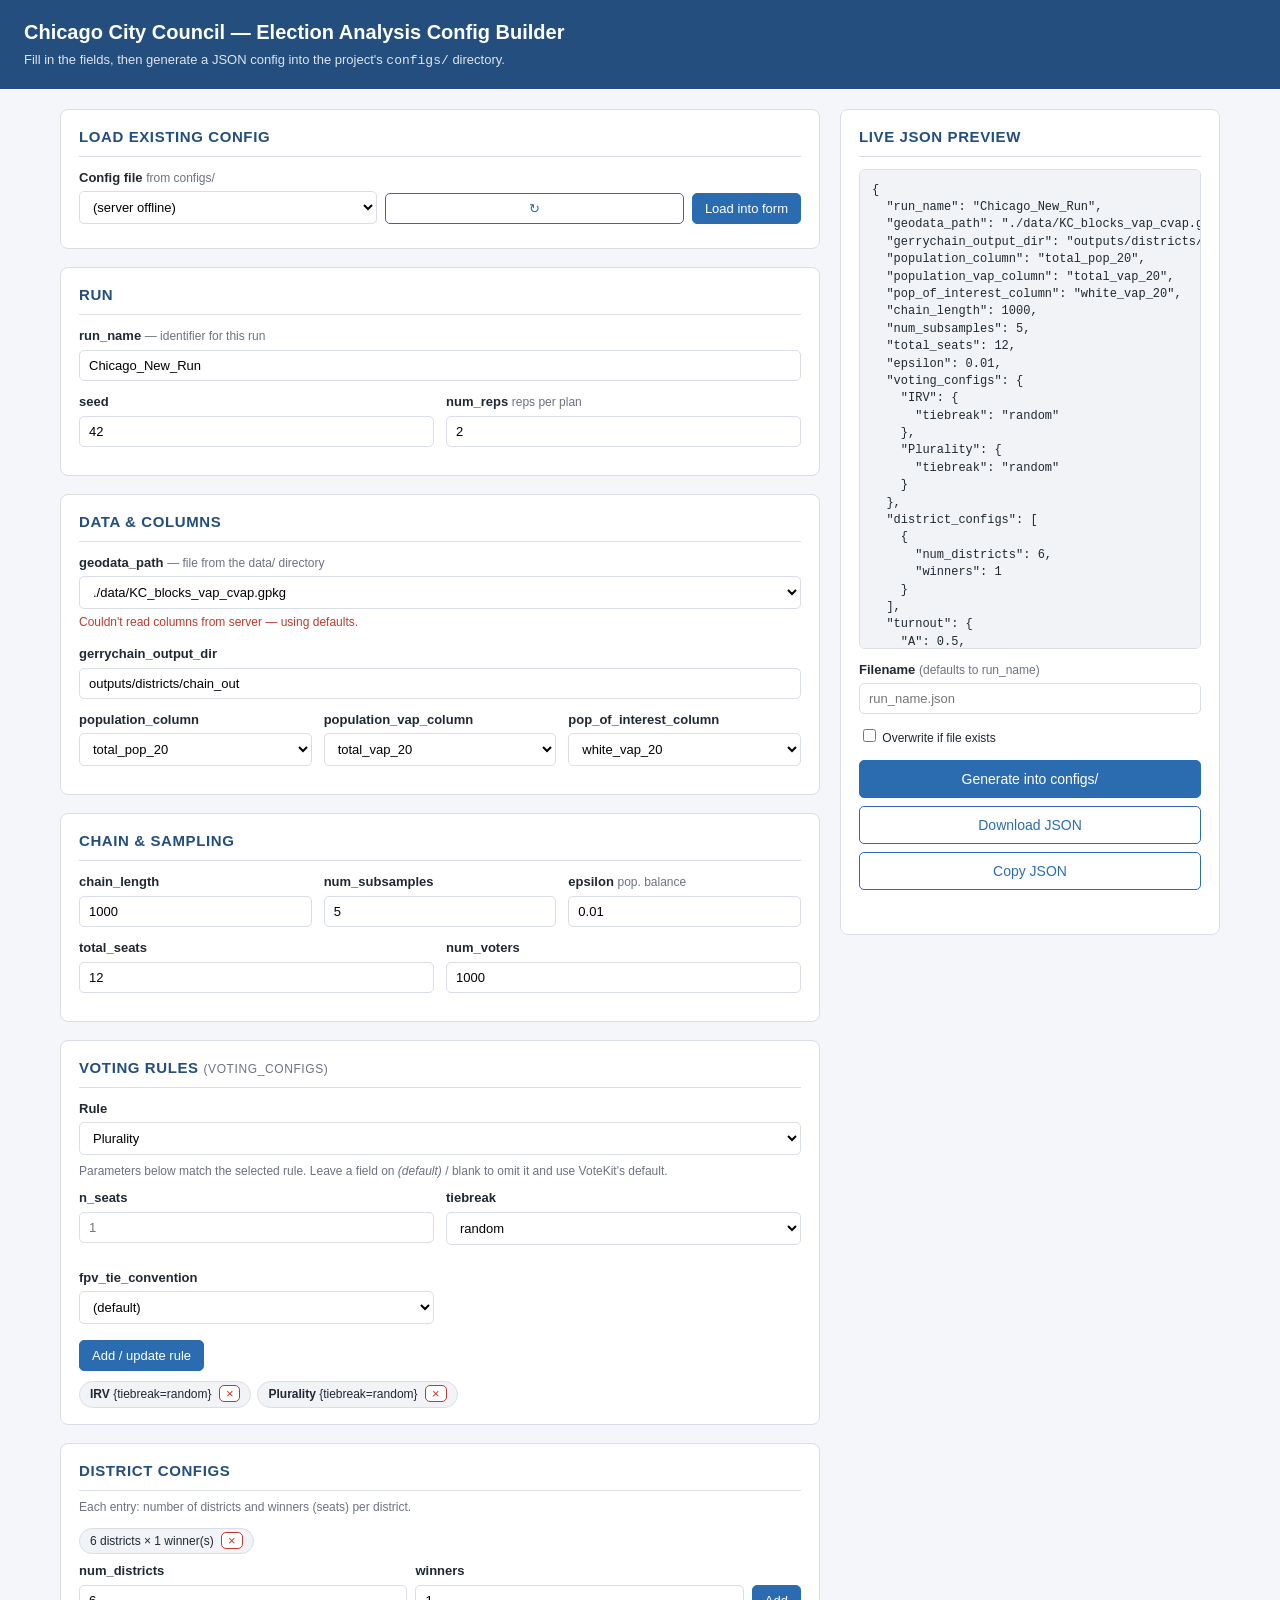
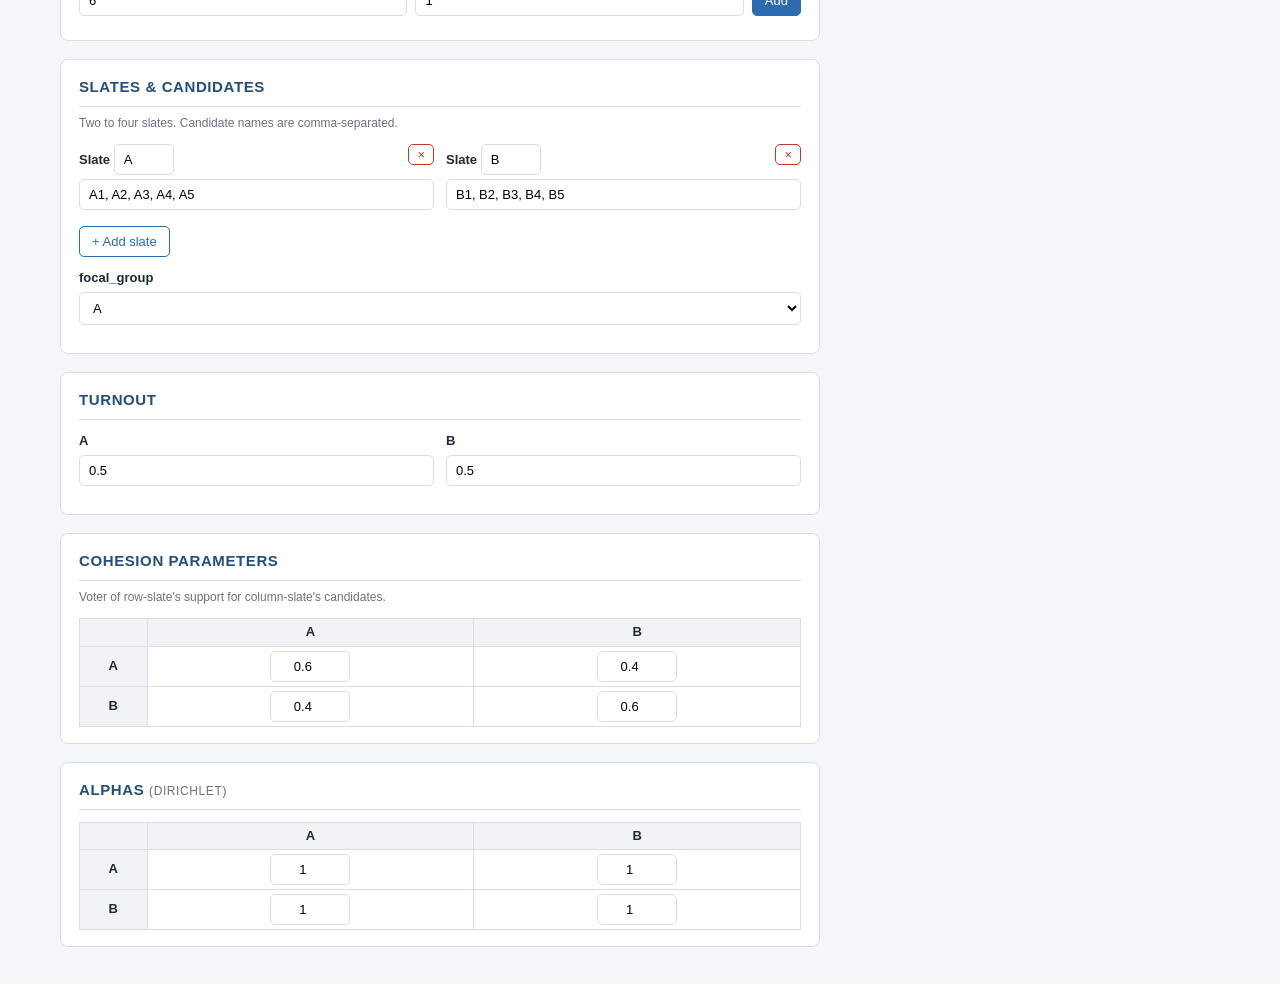
==== commit 8e114d1d: "Cleaning up" ====
--- a/pipeline-config/index.html
+++ b/pipeline-config/index.html
@@ -117,7 +117,7 @@
 </head>
 <body>
 <header>
-  <h1>Kansas City — Election Analysis Config Builder</h1>
+  <h1>Chicago City Council — Election Analysis Config Builder</h1>
   <p>Fill in the fields, then generate a JSON config into the project's <code>configs/</code> directory.</p>
 </header>
 
@@ -142,7 +142,7 @@
       <h2>Run</h2>
       <div class="field">
         <label>run_name <span class="hint">— identifier for this run</span></label>
-        <input type="text" id="run_name" value="Kansas_City_New_Run" />
+        <input type="text" id="run_name" value="Chicago_New_Run" />
       </div>
       <div class="grid2">
         <div class="field">
